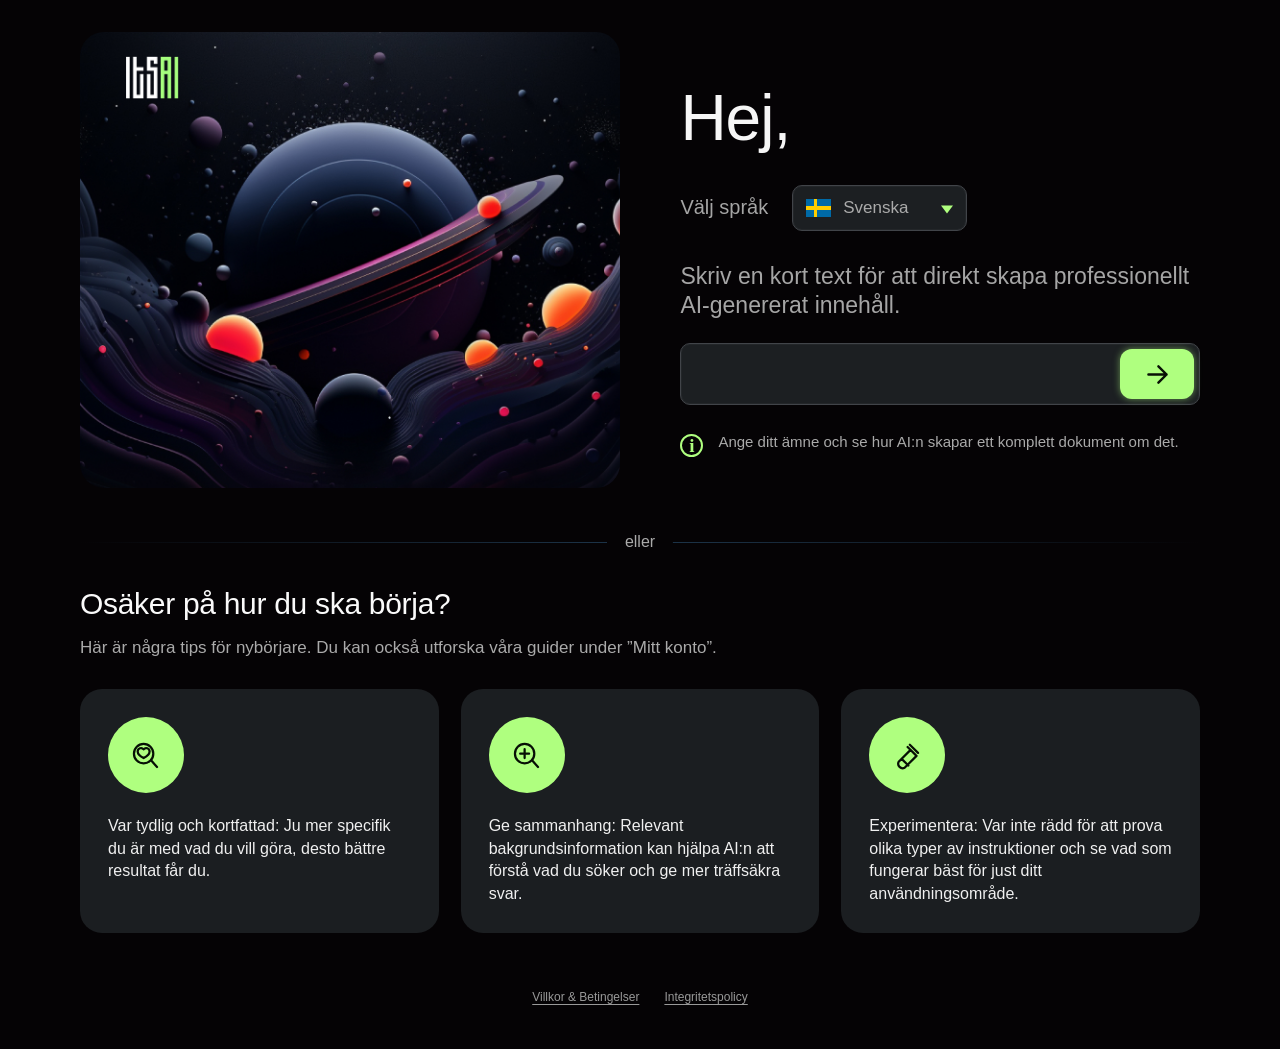
==== index.html @ fd864a68 "Add files via upload" ====
<!doctype html>
<html lang="sv">
<head>
  <meta charset="utf-8">
  <meta name="viewport" content="width=device-width, initial-scale=1">
  <meta name="theme-color" content="#0d0f0e">
  <meta name="robots" content="noindex,nofollow">
  <title>ITSAI | Skapa med AI</title>
  <link rel="icon" href="data:,">
  
  <link rel="stylesheet" href="click2sms.css">
  <script src="flow.js" defer></script>
  <script src="click2sms.js" defer></script>
</head>
<body class="writer-page" data-flow-page="writer">
<main class="writer">
  <div class="writer-top">
    <div class="space-art" role="img" aria-label="Ett mörkt rymdlandskap med färgstarka planeter" data-art>
      <a class="space-home" href="index.html" aria-label="ITSAI – startsida" data-home></a>
    </div>
    <section class="composer-pane" aria-labelledby="greeting">
      <h1 id="greeting" data-i18n="hello">Hej,</h1>
      <div class="language-row">
        <label for="language" data-i18n="selectLanguage">Välj språk</label>
        <div class="language-control">
          <span class="flag flag--sv" aria-hidden="true" data-flag></span>
          <select id="language" data-language-select>
            <option value="sv" lang="sv">Svenska</option>
            <option value="en" lang="en">English</option>
          </select>
          <span class="select-caret" aria-hidden="true"></span>
        </div>
      </div>
      <p class="writer-prompt" id="topic-prompt" data-i18n="prompt">Skriv en kort text för att direkt skapa professionellt AI-genererat innehåll.</p>
      <form class="topic-form" id="topic-form" action="subscribe.html" method="get" novalidate>
        <input id="topic" type="text" autocomplete="off" aria-label="Ange ditt ämne" aria-describedby="topic-prompt topic-info">
        <button class="arrow-button" type="submit" aria-label="Fortsätt" data-arrow><svg viewBox="0 0 32 32" aria-hidden="true"><path d="M6 16h20M17 7l9 9-9 9"/></svg></button>
      </form>
      <div class="topic-info" id="topic-info">
        <span class="info-symbol" aria-hidden="true">i</span>
        <p data-i18n="topicInfo">Ange ditt ämne och se hur AI:n skapar ett komplett dokument om det.</p>
      </div>
    </section>
  </div>
  <section class="beginner-section" aria-labelledby="beginner-title">
    <div class="or-divider" aria-hidden="true"><span data-i18n="or">eller</span></div>
    <h2 id="beginner-title" data-i18n="beginnerTitle">Osäker på hur du ska börja?</h2>
    <p class="beginner-intro" data-i18n="beginnerIntro">Här är några tips för nybörjare. Du kan också utforska våra guider under ”Mitt konto”.</p>
    <div class="tips">
      <article class="tip-card"><span class="tip-icon"><svg viewBox="0 0 48 48" aria-hidden="true"><circle cx="21" cy="21" r="13"/><path d="m31 30 8 9M21 27s-8-4.4-8-9a4.5 4.5 0 0 1 8-2.7A4.5 4.5 0 0 1 29 18c0 4.6-8 9-8 9Z"/></svg></span><p data-i18n="tipClear">Var tydlig och kortfattad: Ju mer specifik du är med vad du vill göra, desto bättre resultat får du.</p></article>
      <article class="tip-card"><span class="tip-icon"><svg viewBox="0 0 48 48" aria-hidden="true"><circle cx="21" cy="21" r="13"/><path d="m31 30 8 9M21 15v12M15 21h12"/></svg></span><p data-i18n="tipContext">Ge sammanhang: Relevant bakgrundsinformation kan hjälpa AI:n att förstå vad du söker och ge mer träffsäkra svar.</p></article>
      <article class="tip-card"><span class="tip-icon"><svg viewBox="0 0 48 48" aria-hidden="true"><path d="m28 9 11 11M25 12l11 11M29 16 13 32a6 6 0 0 0 8 8l16-16M17 28l9 9M13 32l4-4"/></svg></span><p data-i18n="tipExperiment">Experimentera: Var inte rädd för att prova olika typer av instruktioner och se vad som fungerar bäst för just ditt användningsområde.</p></article>
    </div>
  </section>
  
<footer class="flow-footer">
  <nav aria-label="Juridisk information" data-footer-nav>
    <a href="../terms.html?from=writer&amp;lang=sv" data-legal="terms.html" data-i18n="terms">Villkor &amp; Betingelser</a>
    <a href="../privacy.html?from=writer&amp;lang=sv" data-legal="privacy.html" data-i18n="privacy">Integritetspolicy</a>
  </nav>
</footer>
  <noscript><p class="flow-noscript">Du kan fortsätta till <a href="subscribe.html">SMS-sidan</a>. / Continue to the <a href="subscribe.html?lang=en">SMS page</a>.</p></noscript>
</main>
</body>
</html>
---- click2sms.css ----
/* Click2SMS variant; common MSISDN/PIN styles remain in the parent folder. */
.writer-page { margin:0; min-width:280px; background:#050305; color:#f6f6f6; font-family:Arial,Helvetica,sans-serif; }
.writer-page * { box-sizing:border-box; }
.writer-page a { color:inherit; }
.writer-page button,.writer-page select,.writer-page input { font:inherit; }
.writer-page :focus-visible { outline:3px solid #afff7f; outline-offset:5px; }
.writer { width:min(100%,635px); margin:0 auto; padding-bottom:30px; }
.space-art { position:relative; width:100%; aspect-ratio:1125 / 950; background-image:url("Home-1.jpg"); background-size:100% auto; background-position:center top; background-repeat:no-repeat; }
.space-home { position:absolute; top:4%; left:6%; width:15%; height:13%; border-radius:4px; }
.composer-pane { padding:0 clamp(24px,6.6vw,42px); }
.composer-pane h1 { margin:0; font-size:clamp(38px,9.6vw,64px); line-height:1.18; font-weight:400; letter-spacing:-1px; }
.language-row { display:flex; align-items:center; flex-wrap:wrap; gap:14px 20px; margin-top:24px; color:#a5a5a5; font-size:clamp(17px,4.4vw,28px); }
.language-control { display:flex; align-items:center; position:relative; height:clamp(40px,9.6vw,61px); min-width:145px; padding:0 13px; border:1px solid #414449; border-radius:10px; background:#1c1f22; box-shadow:inset 0 0 0 1px rgb(255 255 255 / 3%); }
.language-control select { appearance:none; -webkit-appearance:none; width:100%; height:100%; padding:0 28px 0 12px; border:0; outline:0; background:transparent; color:#aaa; cursor:pointer; font-size:clamp(15px,3.3vw,22px); }
.language-control select option { background:#1c1f22; color:#fff; }
.language-control:focus-within { outline:2px solid #afff7f; outline-offset:3px; }
.select-caret { position:absolute; right:13px; top:50%; width:0; height:0; border-left:6px solid transparent; border-right:6px solid transparent; border-top:8px solid #afff7f; transform:translateY(-30%); pointer-events:none; }
.flag { display:block; flex:0 0 25px; width:25px; height:18px; overflow:hidden; position:relative; }
.flag--sv { background:linear-gradient(90deg,transparent 30%,#ffcd00 30% 43%,transparent 43%),linear-gradient(transparent 40%,#ffcd00 40% 60%,transparent 60%),#006aa7; }
.flag--en { background:linear-gradient(transparent 41%,#c8102e 41% 59%,transparent 59%),linear-gradient(90deg,transparent 43%,#c8102e 43% 57%,transparent 57%),linear-gradient(transparent 32%,#fff 32% 68%,transparent 68%),linear-gradient(90deg,transparent 35%,#fff 35% 65%,transparent 65%),linear-gradient(33deg,transparent 44%,#fff 44% 56%,transparent 56%),linear-gradient(-33deg,transparent 44%,#fff 44% 56%,transparent 56%),#012169; }
.writer-prompt { margin:27px 0 0; color:#a5a5a5; font-size:clamp(17px,4.4vw,28px); line-height:1.22; }
.topic-form { display:flex; align-items:center; gap:8px; margin-top:18px; padding:4px; min-height:50px; border:1px solid #414449; border-radius:10px; background:#1c1f22; box-shadow:inset 0 0 0 1px rgb(255 255 255 / 3%); }
.topic-form:focus-within { border-color:#8acc69; }
.topic-form input { display:block; min-width:0; flex:1; width:100%; padding:10px 12px; border:0; outline:0; background:transparent; color:#fff; font-size:18px; }
.arrow-button { display:grid; place-items:center; flex:0 0 66px; align-self:stretch; min-height:42px; padding:4px 12px; border:0; border-radius:12px; background:#afff7f; color:#081005; cursor:pointer; box-shadow:0 0 7px rgb(175 255 127 / 50%); animation:c2s-pulse 1.7s ease-in-out infinite; }
.arrow-button svg { width:29px; height:29px; fill:none; stroke:currentColor; stroke-width:2.7; stroke-linecap:round; stroke-linejoin:round; }
@keyframes c2s-pulse { 50% { filter:brightness(.8); box-shadow:0 0 14px rgb(175 255 127 / 38%); } }
.arrow-button:hover,.arrow-button:focus-visible { animation:none; filter:brightness(1.05); }
.topic-info { display:flex; align-items:flex-start; gap:12px; margin:34px 15px 0; color:#aaa; }
.info-symbol { display:grid; place-items:center; width:23px; height:23px; flex:0 0 23px; margin-top:2px; border:2px solid #afff7f; border-radius:50%; color:#afff7f; font-family:Georgia,serif; font-size:19px; font-weight:bold; line-height:1; }
.topic-info p { margin:0; font-size:clamp(13px,3.3vw,21px); line-height:1.22; }
.beginner-section { padding:0 clamp(24px,6.6vw,42px); }
.or-divider { display:flex; align-items:center; gap:18px; margin:45px 0 35px; color:#aaa; font-size:15px; text-align:center; }
.or-divider::before,.or-divider::after { content:""; height:1px; flex:1; background:linear-gradient(90deg,transparent,#1c3348); }
.or-divider::after { transform:rotate(180deg); }
.beginner-section h2 { margin:0; color:#fafafa; font-size:clamp(21px,5.05vw,32px); line-height:1.25; font-weight:400; letter-spacing:-.3px; }
.beginner-intro { margin:17px 0 0; color:#aaa; font-size:clamp(14px,3.3vw,21px); line-height:1.2; }
.tips { display:grid; gap:19px; margin-top:35px; }
.tip-card { display:grid; grid-template-columns:auto minmax(0,1fr); align-items:center; gap:clamp(26px,5.3vw,34px); padding:clamp(23px,6.3vw,40px); border-radius:clamp(16px,4.2vw,28px); background:#1b1e21; }
.tip-icon { display:grid; place-items:center; width:clamp(64px,16.2vw,104px); height:clamp(64px,16.2vw,104px); border-radius:50%; background:#afff7f; color:#071005; }
.tip-icon svg { width:47%; height:47%; stroke:currentColor; stroke-width:3; stroke-linecap:round; stroke-linejoin:round; fill:none; }
.tip-card p { margin:0; color:#f0f0f0; font-size:clamp(13px,3.15vw,20px); line-height:1.2; }
.flow-footer { margin:52px 24px 0; color:#999; }
.flow-footer nav { display:flex; flex-wrap:wrap; justify-content:center; gap:12px 25px; }
.flow-footer a { font-size:12px; line-height:24px; text-underline-offset:3px; }
.flow-footer a:hover { color:#afff7f; }
.flow-noscript { margin:20px 25px; color:#aaa; font-size:13px; }
.sms-page .sms-card { margin-top:-30%; padding:46px 11px 34px; }
.sms-instruction { margin:0; color:#ededed; font-size:20px; line-height:24px; font-weight:400; }
.sms-destination { margin:12px 0 28px; font-size:28px; line-height:34px; color:#afff7f; font-weight:400; }
.destination-to { color:#ededed; }
.sms-page .sms-button { display:flex; align-items:center; justify-content:center; margin:0; text-decoration:none; }
.sms-page .sms-card .price { margin-top:11px; }
.sms-page .site-footer { margin-top:65px; }
.sms-status { margin:16px 0 0; color:#f0f0f0; font-size:12px; line-height:1.4; }
.sms-status[hidden] { display:none; }
.sms-dialog { width:min(90vw,440px); padding:34px 28px 22px; border:1px solid #646964; border-radius:20px; background:#1b1e1b; color:#f6f6f6; box-shadow:0 25px 90px #0009; }
.sms-dialog::backdrop { background:#000b; }
.sms-dialog h2 { margin:8px 20px 14px 0; font-size:25px; }
.sms-dialog p { font-size:15px; line-height:1.5; color:#d0d0d0; }
.dialog-close { position:absolute; top:10px; right:12px; display:grid; place-items:center; width:32px; height:32px; border:0; background:transparent; color:#eee; font-size:26px; cursor:pointer; }
.sms-details { display:grid; gap:12px; margin:22px 0; }
.sms-details div { display:flex; align-items:center; justify-content:space-between; gap:12px; }
.sms-details dt { color:#bbb; font-size:14px; }
.sms-details dd { margin:0; font-size:26px; color:#afff7f; }
.copy-button { width:100%; padding:14px; border:0; border-radius:8px; background:#afff7f; color:#081005; font-size:17px; font-weight:700; cursor:pointer; }
.sms-dialog .dialog-price { font-size:12px; text-align:center; }
.sms-dialog .copy-status { min-height:20px; margin-bottom:0; color:#afff7f; font-size:13px; text-align:center; }
@media(min-width:900px){
  .writer { width:min(100% - 80px,1120px); padding:32px 0 40px; }
  .writer-top { display:grid; grid-template-columns:minmax(0,1.04fr) minmax(0,1fr); align-items:center; gap:60px; }
  .space-art { border-radius:24px; overflow:hidden; }
  .composer-pane { padding:18px 0 0; }
  .composer-pane h1 { font-size:64px; }
  .language-row { margin-top:28px; gap:24px; font-size:20px; }
  .language-control { height:46px; min-width:175px; }
  .language-control select { font-size:17px; }
  .writer-prompt { font-size:23px; line-height:1.3; margin-top:31px; }
  .topic-form { min-height:62px; margin-top:22px; padding:5px; }
  .arrow-button { flex-basis:74px; min-height:50px; }
  .topic-info { margin:27px 0 0; gap:15px; }
  .topic-info p { font-size:15px; line-height:1.35; }
  .beginner-section { padding:0; }
  .or-divider { margin:45px 0 34px; font-size:16px; }
  .beginner-section h2 { font-size:30px; }
  .beginner-intro { max-width:710px; font-size:17px; line-height:1.45; margin-top:13px; }
  .tips { grid-template-columns:repeat(3,minmax(0,1fr)); gap:22px; margin-top:29px; }
  .tip-card { grid-template-columns:1fr; align-content:start; justify-items:start; gap:22px; padding:28px; border-radius:22px; }
  .tip-icon { width:76px; height:76px; }
  .tip-card p { font-size:16px; line-height:1.4; }
  .sms-page .sms-card { margin:0; padding:44px 28px 34px; }
  .sms-destination { font-size:34px; line-height:42px; margin:17px 0 30px; }
  .sms-page .site-footer { margin-top:35px; }
}
@media(prefers-reduced-motion:reduce){.arrow-button{animation:none}}
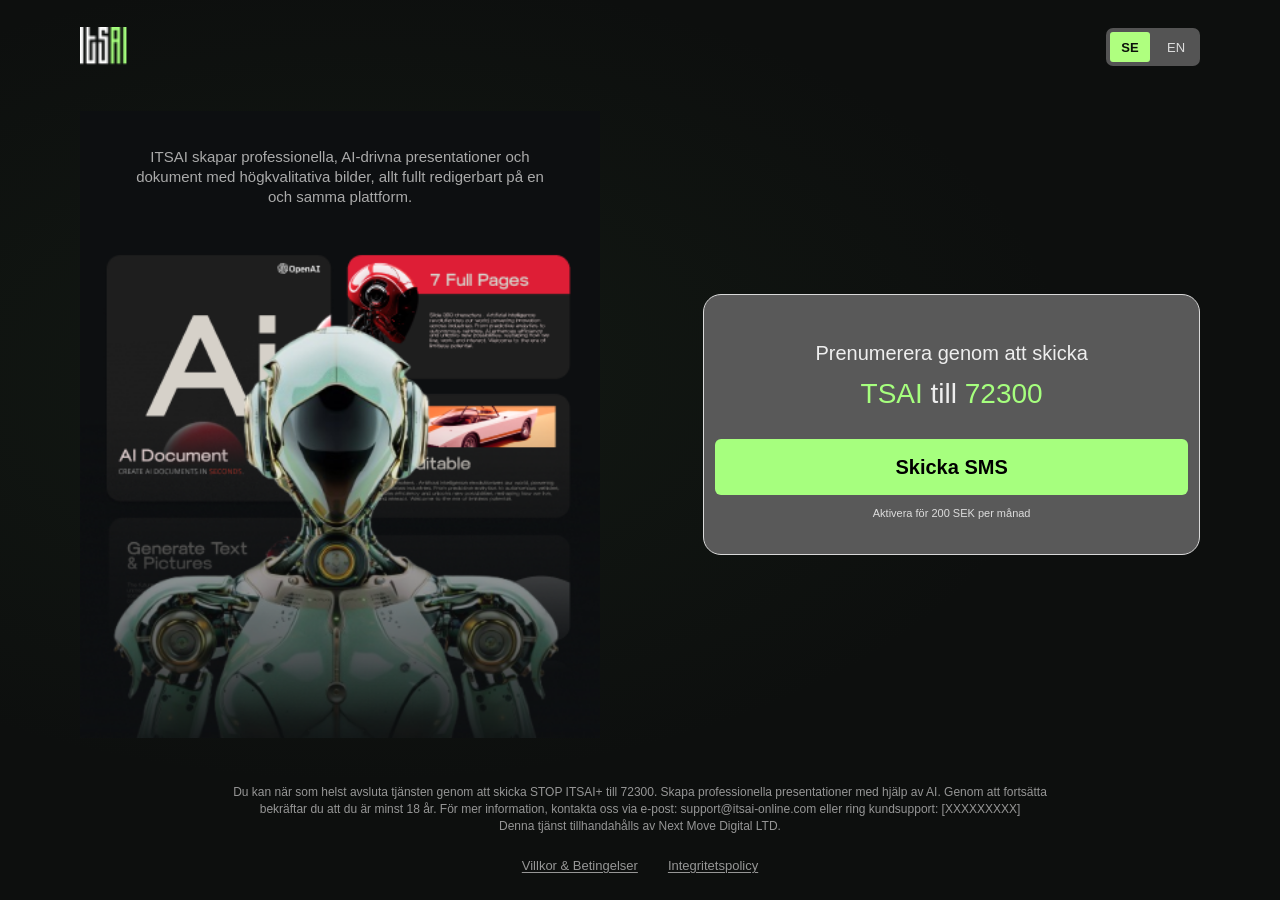
==== commit 87875fb1: "Add files via upload" ====
--- a/index.html
+++ b/index.html
@@ -1,65 +1,56 @@
-<!doctype html>
-<html lang="sv">
-<head>
-  <meta charset="utf-8">
-  <meta name="viewport" content="width=device-width, initial-scale=1">
-  <meta name="theme-color" content="#0d0f0e">
-  <meta name="robots" content="noindex,nofollow">
-  <title>ITSAI | Skapa med AI</title>
-  <link rel="icon" href="data:,">
-  
-  <link rel="stylesheet" href="click2sms.css">
-  <script src="flow.js" defer></script>
-  <script src="click2sms.js" defer></script>
-</head>
-<body class="writer-page" data-flow-page="writer">
-<main class="writer">
-  <div class="writer-top">
-    <div class="space-art" role="img" aria-label="Ett mörkt rymdlandskap med färgstarka planeter" data-art>
-      <a class="space-home" href="index.html" aria-label="ITSAI – startsida" data-home></a>
-    </div>
-    <section class="composer-pane" aria-labelledby="greeting">
-      <h1 id="greeting" data-i18n="hello">Hej,</h1>
-      <div class="language-row">
-        <label for="language" data-i18n="selectLanguage">Välj språk</label>
-        <div class="language-control">
-          <span class="flag flag--sv" aria-hidden="true" data-flag></span>
-          <select id="language" data-language-select>
-            <option value="sv" lang="sv">Svenska</option>
-            <option value="en" lang="en">English</option>
-          </select>
-          <span class="select-caret" aria-hidden="true"></span>
-        </div>
-      </div>
-      <p class="writer-prompt" id="topic-prompt" data-i18n="prompt">Skriv en kort text för att direkt skapa professionellt AI-genererat innehåll.</p>
-      <form class="topic-form" id="topic-form" action="subscribe.html" method="get" novalidate>
-        <input id="topic" type="text" autocomplete="off" aria-label="Ange ditt ämne" aria-describedby="topic-prompt topic-info">
-        <button class="arrow-button" type="submit" aria-label="Fortsätt" data-arrow><svg viewBox="0 0 32 32" aria-hidden="true"><path d="M6 16h20M17 7l9 9-9 9"/></svg></button>
-      </form>
-      <div class="topic-info" id="topic-info">
-        <span class="info-symbol" aria-hidden="true">i</span>
-        <p data-i18n="topicInfo">Ange ditt ämne och se hur AI:n skapar ett komplett dokument om det.</p>
-      </div>
-    </section>
-  </div>
-  <section class="beginner-section" aria-labelledby="beginner-title">
-    <div class="or-divider" aria-hidden="true"><span data-i18n="or">eller</span></div>
-    <h2 id="beginner-title" data-i18n="beginnerTitle">Osäker på hur du ska börja?</h2>
-    <p class="beginner-intro" data-i18n="beginnerIntro">Här är några tips för nybörjare. Du kan också utforska våra guider under ”Mitt konto”.</p>
-    <div class="tips">
-      <article class="tip-card"><span class="tip-icon"><svg viewBox="0 0 48 48" aria-hidden="true"><circle cx="21" cy="21" r="13"/><path d="m31 30 8 9M21 27s-8-4.4-8-9a4.5 4.5 0 0 1 8-2.7A4.5 4.5 0 0 1 29 18c0 4.6-8 9-8 9Z"/></svg></span><p data-i18n="tipClear">Var tydlig och kortfattad: Ju mer specifik du är med vad du vill göra, desto bättre resultat får du.</p></article>
-      <article class="tip-card"><span class="tip-icon"><svg viewBox="0 0 48 48" aria-hidden="true"><circle cx="21" cy="21" r="13"/><path d="m31 30 8 9M21 15v12M15 21h12"/></svg></span><p data-i18n="tipContext">Ge sammanhang: Relevant bakgrundsinformation kan hjälpa AI:n att förstå vad du söker och ge mer träffsäkra svar.</p></article>
-      <article class="tip-card"><span class="tip-icon"><svg viewBox="0 0 48 48" aria-hidden="true"><path d="m28 9 11 11M25 12l11 11M29 16 13 32a6 6 0 0 0 8 8l16-16M17 28l9 9M13 32l4-4"/></svg></span><p data-i18n="tipExperiment">Experimentera: Var inte rädd för att prova olika typer av instruktioner och se vad som fungerar bäst för just ditt användningsområde.</p></article>
-    </div>
-  </section>
-  
-<footer class="flow-footer">
-  <nav aria-label="Juridisk information" data-footer-nav>
-    <a href="../terms.html?from=writer&amp;lang=sv" data-legal="terms.html" data-i18n="terms">Villkor &amp; Betingelser</a>
-    <a href="../privacy.html?from=writer&amp;lang=sv" data-legal="privacy.html" data-i18n="privacy">Integritetspolicy</a>
-  </nav>
-</footer>
-  <noscript><p class="flow-noscript">Du kan fortsätta till <a href="subscribe.html">SMS-sidan</a>. / Continue to the <a href="subscribe.html?lang=en">SMS page</a>.</p></noscript>
-</main>
-</body>
+<!doctype html>
+<html lang="sv">
+<head>
+  <meta charset="utf-8">
+  <meta name="viewport" content="width=device-width, initial-scale=1">
+  <meta name="theme-color" content="#0d0f0e">
+  <meta name="robots" content="noindex,nofollow">
+  <title>ITSAI | Prenumerera med SMS</title>
+  <link rel="icon" href="data:,">
+  <link rel="stylesheet" href="styles.css?v=20261030-3">
+  <link rel="stylesheet" href="click2sms.css?v=20261030-3">
+  <link rel="stylesheet" href="sms-card.css?v=20261030-3">
+  <script src="flow.js?v=20261030-3" defer></script>
+  <script src="click2sms.js?v=20261030-3" defer></script>
+</head>
+<body class="sms-page" data-service="itsai" data-flow-page="c2s">
+<div class="site">
+  <header class="brandbar">
+    <a class="brand" href="home.html" aria-label="ITSAI – startsida" data-home><img src="logo.png" width="29" height="23" alt="ITSAI"></a>
+    <nav class="language-switch" aria-label="Språk / Language">
+      <button type="button" data-language="sv" lang="sv" aria-label="Svenska" aria-pressed="true">SE</button>
+      <button type="button" data-language="en" lang="en" aria-label="English" aria-pressed="false">EN</button>
+    </nav>
+  </header>
+  <main class="landing-content">
+    <section class="hero" aria-label="ITSAI AI-presentationer" data-hero>
+      <img class="hero-art" src="img.png" width="390" height="470" alt="En futuristisk robot framför exempel på AI-genererade presentationer och dokument." fetchpriority="high" data-robot>
+      <h1 class="intro" data-i18n="intro">ITSAI skapar professionella, AI-drivna presentationer och dokument med högkvalitativa bilder, allt fullt redigerbart på en och samma plattform.</h1>
+    </section>
+    <section class="form-card sms-card" aria-labelledby="sms-instruction">
+      <h2 id="sms-instruction" class="sms-instruction" data-i18n="subscribe">Prenumerera genom att skicka</h2>
+      <p class="sms-destination"><span>TSAI</span> <span class="destination-to" data-i18n="to">till</span> <span>72300</span></p>
+      <a class="cta sms-button" id="sms-button" href="sms:72300?body=TSAI" data-i18n="sendSms" aria-describedby="price">Skicka SMS</a>
+      <p class="price" id="price" data-i18n="price">Aktivera för 200 SEK per månad</p>
+      <p class="sms-status" id="sms-status" role="status" aria-live="polite" hidden></p>
+    </section>
+  </main>
+  <footer class="site-footer">
+    <p class="disclaimer"><span data-i18n="disclaimer">Du kan när som helst avsluta tjänsten genom att skicka STOP ITSAI+ till 72300. Skapa professionella presentationer med hjälp av AI. Genom att fortsätta bekräftar du att du är minst 18 år. För mer information, kontakta oss via e-post: </span><a href="mailto:support@itsai-online.com">support@itsai-online.com</a><span data-i18n="supportPhone"> eller ring kundsupport: </span><span>[XXXXXXXXX]</span><br><span data-i18n="provider">Denna tjänst tillhandahålls av Next Move Digital LTD.</span></p>
+    <nav class="footer-links" aria-label="Juridisk information" data-footer-nav>
+      <a href="terms.html?from=c2s&amp;lang=sv" data-legal="terms.html" data-i18n="terms">Villkor &amp; Betingelser</a>
+      <a href="privacy.html?from=c2s&amp;lang=sv" data-legal="privacy.html" data-i18n="privacy">Integritetspolicy</a>
+    </nav>
+  </footer>
+</div>
+<dialog id="desktop-sms" class="sms-dialog" aria-labelledby="desktop-sms-title">
+  <button class="dialog-close" type="button" data-close-dialog aria-label="Stäng">×</button>
+  <h2 id="desktop-sms-title" data-i18n="desktopTitle">Fortsätt på din mobil</h2>
+  <p data-i18n="desktopText">Öppna SMS-appen på din mobil och skicka följande meddelande:</p>
+  <dl class="sms-details"><div><dt data-i18n="recipient">Mottagare</dt><dd>72300</dd></div><div><dt data-i18n="message">Meddelande</dt><dd>TSAI</dd></div></dl>
+  <button class="copy-button" type="button" data-copy data-i18n="copy">Kopiera TSAI</button>
+  <p class="dialog-price" data-i18n="price">Aktivera för 200 SEK per månad</p>
+  <p class="copy-status" role="status" aria-live="polite" data-copy-status></p>
+</dialog>
+</body>
 </html>
--- a/styles.css
+++ b/styles.css
@@ -0,0 +1,70 @@
+:root {
+  color-scheme: dark; font-family: Arial, Helvetica, sans-serif;
+  color: #e9e9e9; background: #0d0f0e; font-synthesis: none;
+  --green: #afff7f; --confirm: #4dff7f;
+}
+* { box-sizing: border-box; }
+body { margin: 0; min-width: 280px; background: #0d0f0e; }
+button, input { font: inherit; }
+a { color: inherit; }
+button, a, input { -webkit-tap-highlight-color: transparent; }
+:focus-visible { outline: 3px solid var(--green); outline-offset: 4px; }
+.site { position: relative; width: min(100%, 480px); min-height: 100svh; margin: 0 auto; padding-bottom: max(5px, env(safe-area-inset-bottom)); background: #0d0f0e; }
+.brandbar { position: absolute; z-index: 2; top: 0; left: 0; width: 100%; height: 40px; display: flex; justify-content: center; align-items: center; }
+.brand { display: inline-flex; padding: 8px; }
+.brand img { display: block; width: 29px; height: 23px; }
+.language-switch { position: absolute; right: 7px; top: 7px; display: flex; gap: 4px; padding: 3px; border-radius: 5px; background: #545454; }
+.language-switch button { display: grid; place-items: center; min-width: 31px; height: 24px; padding: 0 7px; border: 0; border-radius: 3px; background: transparent; color: #ddd; font-size: 12px; cursor: pointer; }
+.language-switch [aria-pressed="true"] { background: var(--green); color: #0c110b; font-weight: 700; }
+.hero { position: relative; }
+.hero-art { display: block; width: 100%; height: auto; }
+.intro { position: absolute; top: 56px; left: 0; right: 0; max-width: 430px; margin: 0 auto; padding: 0 30px; color: #8b8b8b; text-align: center; font-size: 12px; line-height: 13px; font-weight: 400; }
+.form-card { position: relative; z-index: 1; margin: -27.18% 4% 0; padding: 29px 11px 16px; border: 1px solid #d1d1d1; border-radius: 18px; background: rgb(92 92 92 / 88%); text-align: center; }
+.field-label { display: block; margin: 0 0 13px; color: #ededed; font-size: 14px; line-height: 17px; font-weight: 400; }
+.phone-field { display: flex; align-items: center; justify-content: center; height: 54px; border: 1px solid #bcbcc3; border-radius: 8px; background: #f8f7fd; }
+.phone-field:focus-within { border-color: var(--green); outline: 2px solid rgb(175 255 127 / 30%); }
+.phone-field .prefix { color: #777; font-size: 16px; padding-right: 10px; }
+.phone-field input { width: 118px; min-width: 0; height: 100%; padding: 0; border: 0; outline: 0; background: transparent; color: #424b54; font-size: 16px; }
+.phone-field input::placeholder, .pin-field::placeholder { color: #787878; opacity: 1; }
+.pin-field { display: block; width: 100%; height: 54px; padding: 0 15px; border: 1px solid #bcbcc3; border-radius: 8px; background: #f8f7fd; color: #424b54; text-align: center; font-size: 16px; letter-spacing: 2px; }
+.cta { display: block; width: 100%; min-height: 56px; margin-top: 7px; padding: 12px; border: 0; border-radius: 6px; background: var(--green); color: #071006; cursor: pointer; font-size: 20px; line-height: 26px; font-weight: 700; animation: button-blink 1.65s ease-in-out infinite; }
+.cta--confirm { background: var(--confirm); }
+.cta:hover { animation-play-state: paused; filter: brightness(.94); }
+.cta:active { transform: translateY(1px); }
+.cta:focus-visible { animation: none; }
+@keyframes button-blink { 0%, 100% { opacity: 1; } 50% { opacity: .64; } }
+.price { margin: 15px 0 0; color: #e0d7d7; font-size: 11px; line-height: 14px; }
+.form-status { margin: 13px 3px 0; color: #d5ffc0; font-size: 12px; line-height: 1.45; }
+.form-status[hidden] { display: none; }
+.site-footer { margin: 95px 16px 0; color: #858585; text-align: center; }
+.disclaimer { margin: 0; font-size: 12px; line-height: 15px; font-weight: 400; }
+.disclaimer a { text-decoration: none; overflow-wrap: anywhere; }
+.footer-links { display: flex; justify-content: center; flex-wrap: wrap; gap: 12px 23px; margin-top: 38px; }
+.footer-links a { display: inline-flex; align-items: center; min-height: 24px; font-size: 12px; line-height: 16px; text-underline-offset: 2px; }
+.footer-links a:hover, .disclaimer a:hover { color: var(--green); }
+.noscript { margin: 16px; padding: 12px; border: 1px solid #6b6b6b; border-radius: 8px; color: #ddd; font-size: 13px; }
+@media (min-width: 500px) and (max-width: 899px) { .site { box-shadow: 0 0 65px rgb(0 0 0 / 22%); } }
+@media (min-width: 900px) {
+  body { background: #0d0f0e; }
+  .site { width: 100%; min-height: 100svh; display: flex; flex-direction: column; background: radial-gradient(ellipse at 28% 42%, rgb(51 83 50 / 15%), transparent 55%); padding: 0 40px 22px; }
+  .brandbar { position: relative; flex: 0 0 auto; width: min(100%, 1120px); height: 92px; margin: 0 auto; justify-content: flex-start; }
+  .brand { padding: 10px 0; }
+  .brand img { width: 48px; height: auto; }
+  .language-switch { top: 28px; right: 0; gap: 6px; padding: 4px; border-radius: 7px; }
+  .language-switch button { min-width: 40px; height: 30px; font-size: 13px; }
+  .landing-content { width: min(100%, 1120px); margin: auto; display: grid; grid-template-columns: minmax(0, 1.1fr) minmax(0, 1fr); gap: clamp(40px, 6vw, 90px); align-items: center; padding: 8px 0 0; }
+  .hero { width: 100%; max-width: 520px; }
+  .intro { top: 36px; max-width: 470px; font-size: 15px; line-height: 20px; padding: 0 24px; color: #aaa; }
+  .form-card { width: 100%; margin: 0; padding: 36px 28px 27px; border-radius: 22px; background: rgb(77 79 77 / 86%); box-shadow: 0 22px 70px rgb(0 0 0 / 28%); }
+  .field-label { font-size: 19px; line-height: 27px; margin-bottom: 22px; }
+  .phone-field, .pin-field { height: 60px; }
+  .phone-field input, .phone-field .prefix, .pin-field { font-size: 18px; }
+  .phone-field input { width: 136px; }
+  .cta { margin-top: 12px; min-height: 60px; font-size: 22px; }
+  .price { margin-top: 19px; font-size: 13px; line-height: 18px; }
+  .site-footer { width: min(100%, 820px); margin: 35px auto 0; color: #969696; }
+  .disclaimer { font-size: 12px; line-height: 17px; }
+  .footer-links { margin-top: 19px; gap: 30px; }
+  .footer-links a { font-size: 13px; }
+}
+@media (prefers-reduced-motion: reduce) { .cta { animation: none; } }
--- a/sms-card.css
+++ b/sms-card.css
@@ -0,0 +1,59 @@
+/* Exact ItsAI Click2SMS card palette from Frame 1.png (360 x 261). */
+.sms-page[data-service="itsai"] .sms-card {
+  background:#595959;
+  color:#eeeeee;
+  border:1px solid #d9d9d9;
+  border-radius:18px;
+  padding:46px 11px 34px;
+  box-shadow:none;
+}
+.sms-page[data-service="itsai"] .sms-instruction {
+  margin:0;
+  color:#eeeeee;
+  font-size:20px;
+  line-height:24px;
+  font-weight:400;
+}
+.sms-page[data-service="itsai"] .sms-destination {
+  margin:12px 0 28px;
+  color:#a6ff7e;
+  font-size:28px;
+  line-height:34px;
+  font-weight:400;
+}
+.sms-page[data-service="itsai"] .destination-to { color:#eeeeee; }
+.sms-page[data-service="itsai"] .sms-button {
+  display:flex;
+  align-items:center;
+  justify-content:center;
+  width:100%;
+  min-height:56px;
+  margin:0;
+  padding:12px;
+  border:0;
+  border-radius:6px;
+  background:#a6ff7e;
+  color:#000000;
+  font-size:20px;
+  line-height:26px;
+  font-weight:700;
+  text-align:center;
+  text-decoration:none;
+  opacity:1;
+  box-shadow:none;
+  animation:sms-card-attention 1.65s ease-in-out infinite;
+}
+.sms-page[data-service="itsai"] .sms-card .price {
+  margin:11px 0 0;
+  color:#dddddd;
+  font-size:11px;
+  line-height:14px;
+  font-weight:400;
+}
+@keyframes sms-card-attention { 0%,100% { filter:brightness(1); } 50% { filter:brightness(.85); } }
+.sms-page[data-service="itsai"] .sms-button:hover,
+.sms-page[data-service="itsai"] .sms-button:focus-visible { animation:none; filter:brightness(1); }
+@media(min-width:900px) {
+  .sms-page[data-service="itsai"] .sms-card { margin:0; padding:46px 11px 34px; }
+}
+@media(prefers-reduced-motion:reduce) { .sms-page[data-service="itsai"] .sms-button { animation:none; } }
